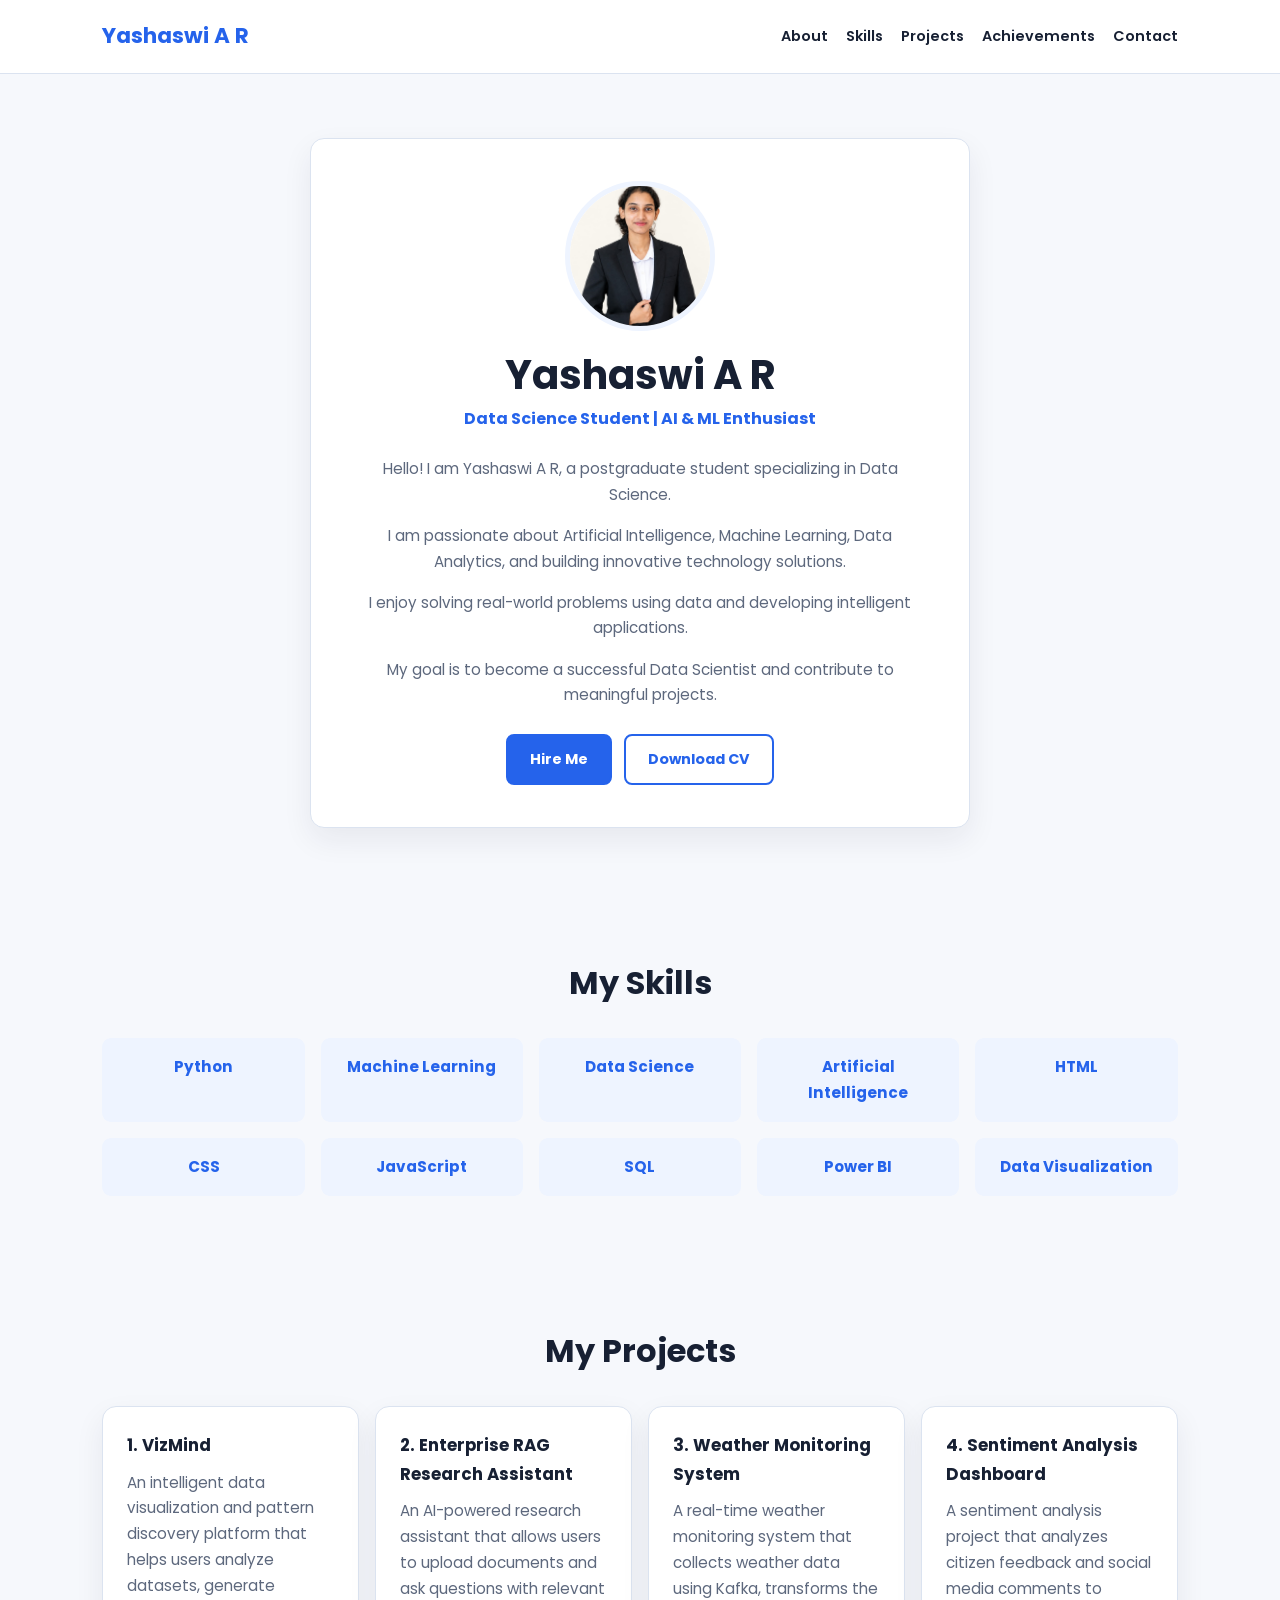
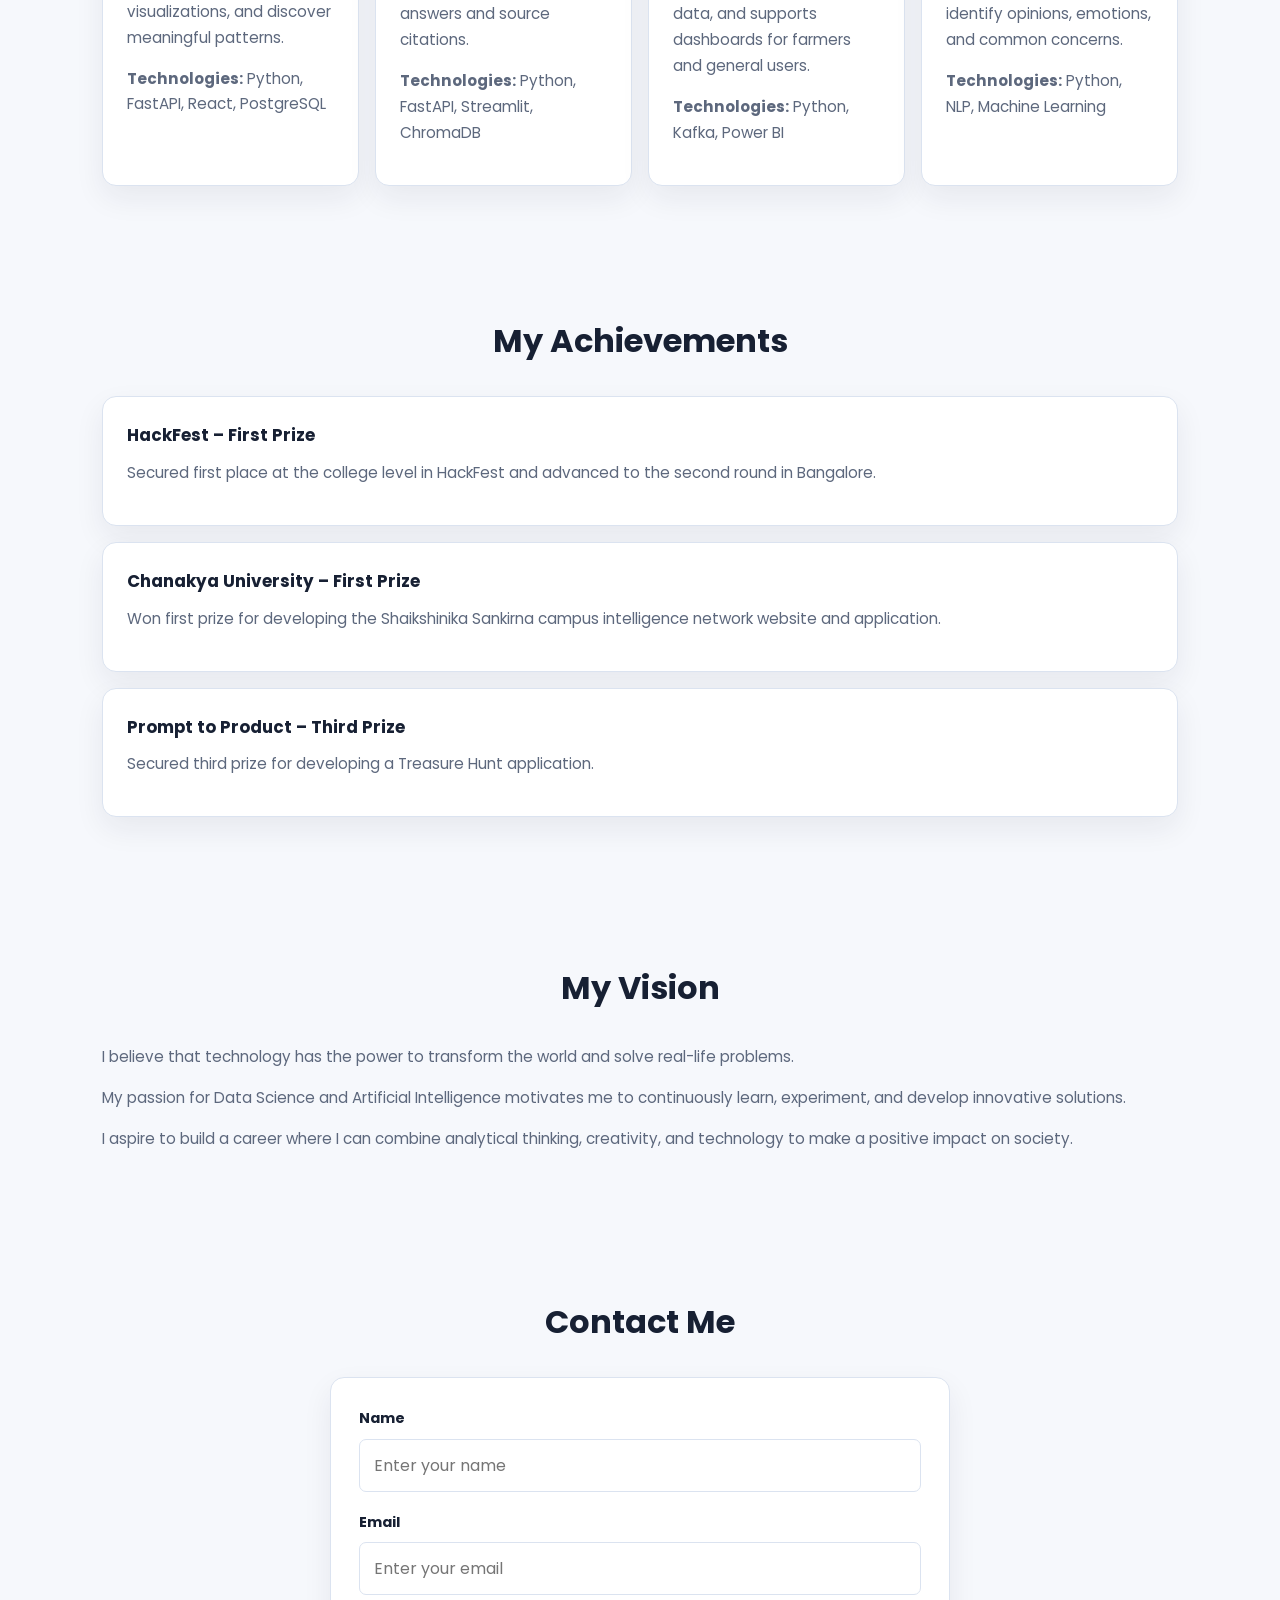
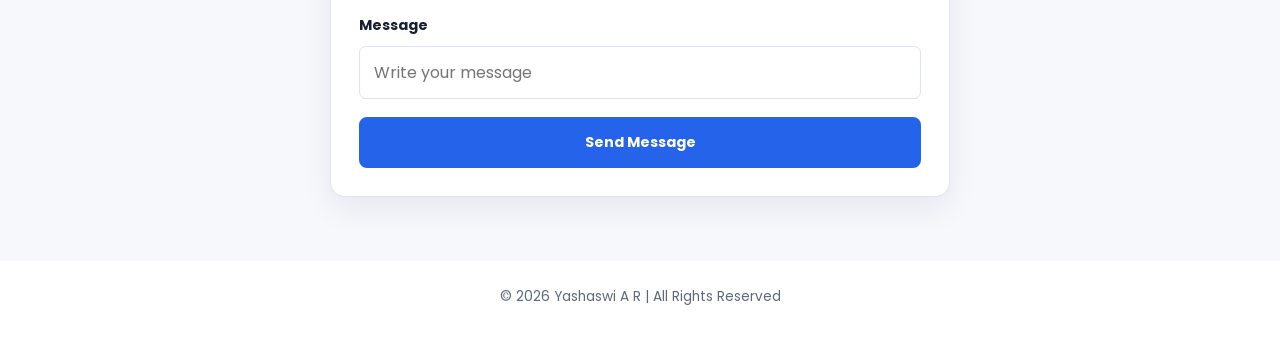
==== index.html @ 4b959417 "Create portfolio website" ====
<!DOCTYPE html>
<html lang="en">

<head>
    <meta charset="UTF-8">
    <meta name="viewport" content="width=device-width, initial-scale=1.0">

    <title>Yashaswi A R | Portfolio</title>

    <!-- Google Font -->
    <link href="https://fonts.googleapis.com/css2?family=Poppins:wght@400;600;700&display=swap"
          rel="stylesheet">

    <style>
        :root {
            --ink: #172033;
            --muted: #5d687d;
            --accent: #2563eb;
            --surface: #ffffff;
            --soft: #eef4ff;
            --line: #dbe3f0;
        }

        * {
            box-sizing: border-box;
        }

        body {
            margin: 0;
            color: var(--ink);
            background: #f6f8fc;
            font-family: "Poppins", sans-serif;
            font-size: 16px;
            line-height: 1.7;
        }

        .navbar {
            display: flex;
            align-items: center;
            justify-content: space-between;
            gap: 24px;
            padding: 18px 8%;
            background: var(--surface);
            border-bottom: 1px solid var(--line);
        }

        .logo {
            margin: 0;
            color: var(--accent);
            font-size: 1.35rem;
            font-weight: 700;
        }

        nav {
            display: flex;
            flex-wrap: wrap;
            gap: 18px;
        }

        nav a {
            color: var(--ink);
            font-size: 0.9rem;
            font-weight: 600;
            text-decoration: none;
        }

        nav a:hover {
            color: var(--accent);
        }

        section {
            width: min(1080px, 84%);
            margin: 0 auto;
            padding: 64px 0;
        }

        .hero {
            display: grid;
            place-items: center;
            min-height: 620px;
        }

        .card,
        .project-card,
        .achievement-card,
        .contact-form {
            background: var(--surface);
            border: 1px solid var(--line);
            border-radius: 14px;
            box-shadow: 0 12px 30px rgba(23, 32, 51, 0.07);
        }

        .card {
            width: min(660px, 100%);
            padding: 42px 48px;
            text-align: center;
        }

        .avatar {
            display: block;
            width: 150px;
            height: 150px;
            margin: 0 auto 20px;
            border: 5px solid var(--soft);
            border-radius: 50%;
            object-fit: cover;
        }

        h2,
        h3,
        p {
            margin-top: 0;
        }

        .card h2 {
            margin-bottom: 6px;
            font-size: clamp(1.8rem, 4vw, 2.5rem);
            font-weight: 700;
            line-height: 1.2;
        }

        .role {
            margin-bottom: 24px;
            color: var(--accent);
            font-size: 1rem;
            font-weight: 700;
        }

        .card p:not(.role),
        #special p,
        .project-card p,
        .achievement-card p {
            color: var(--muted);
            font-size: 0.95rem;
        }

        strong,
        h3,
        .section-title {
            font-weight: 700;
        }

        .section-title {
            margin-bottom: 28px;
            font-size: clamp(1.55rem, 3vw, 2rem);
            text-align: center;
        }

        .skills,
        .projects {
            display: grid;
            grid-template-columns: repeat(auto-fit, minmax(180px, 1fr));
            gap: 16px;
        }

        .skill {
            padding: 16px;
            color: var(--accent);
            background: var(--soft);
            border-radius: 9px;
            font-size: 0.95rem;
            font-weight: 700;
            text-align: center;
        }

        .project-card,
        .achievement-card {
            padding: 24px;
        }

        .project-card h3,
        .achievement-card h3 {
            margin-bottom: 10px;
            font-size: 1.05rem;
        }

        .achievement-card {
            margin-bottom: 16px;
        }

        .btn-row {
            display: flex;
            justify-content: center;
            gap: 12px;
            margin-top: 26px;
        }

        .btn {
            padding: 11px 22px;
            color: #fff;
            background: var(--accent);
            border: 2px solid var(--accent);
            border-radius: 8px;
            font: inherit;
            font-size: 0.9rem;
            font-weight: 700;
            cursor: pointer;
        }

        .btn-outline {
            color: var(--accent);
            background: transparent;
        }

        .contact-form {
            display: grid;
            gap: 8px;
            width: min(620px, 100%);
            margin: 0 auto;
            padding: 28px;
        }

        label {
            font-size: 0.9rem;
            font-weight: 700;
        }

        input {
            width: 100%;
            margin-bottom: 10px;
            padding: 12px 14px;
            border: 1px solid var(--line);
            border-radius: 7px;
            font: inherit;
        }

        .footer {
            padding: 24px;
            color: var(--muted);
            background: var(--surface);
            font-size: 0.85rem;
            text-align: center;
        }

        @media (max-width: 700px) {
            .navbar {
                align-items: flex-start;
                flex-direction: column;
                padding: 18px 6%;
            }

            nav {
                gap: 10px 14px;
            }

            section {
                width: 88%;
                padding: 44px 0;
            }

            .card {
                padding: 32px 22px;
            }

            .avatar {
                width: 125px;
                height: 125px;
            }

            .btn-row {
                flex-direction: column;
            }
        }
    </style>
</head>

<body>

    <!-- NAVBAR -->
    <header class="navbar">

        <h1 class="logo">Yashaswi A R</h1>

        <nav>
            <a href="#about">About</a>
            <a href="#skills">Skills</a>
            <a href="#projects">Projects</a>
            <a href="#achievements">Achievements</a>
            <a href="#contact">Contact</a>
        </nav>

    </header>

    <main>

        <!-- ABOUT SECTION -->
        <section id="about" class="hero">

            <div class="card">

                <img src="profile.jpg.jpeg" alt="Yashaswi Profile Photo" class="avatar">

                <h2>Yashaswi A R</h2>

                <p class="role">Data Science Student | AI & ML Enthusiast</p>

                <p>
                    Hello! I am Yashaswi A R, a postgraduate student
                    specializing in Data Science.
                </p>

                <p>
                    I am passionate about Artificial Intelligence,
                    Machine Learning, Data Analytics, and building
                    innovative technology solutions.
                </p>

                <p>
                    I enjoy solving real-world problems using data
                    and developing intelligent applications.
                </p>

                <p>
                    My goal is to become a successful Data Scientist
                    and contribute to meaningful projects.
                </p>

                <div class="btn-row">
                    <button class="btn">Hire Me</button>
                    <button class="btn btn-outline">Download CV</button>
                </div>

            </div>

        </section>


        <!-- SKILLS SECTION -->
        <section id="skills">

            <h2 class="section-title">My Skills</h2>

            <div class="skills">

                <div class="skill">Python</div>
                <div class="skill">Machine Learning</div>
                <div class="skill">Data Science</div>
                <div class="skill">Artificial Intelligence</div>
                <div class="skill">HTML</div>
                <div class="skill">CSS</div>
                <div class="skill">JavaScript</div>
                <div class="skill">SQL</div>
                <div class="skill">Power BI</div>
                <div class="skill">Data Visualization</div>

            </div>

        </section>


        <!-- PROJECTS SECTION -->
        <section id="projects">

            <h2 class="section-title">My Projects</h2>

            <div class="projects">

                <div class="project-card">

                    <h3>1. VizMind</h3>

                    <p>
                        An intelligent data visualization and pattern
                        discovery platform that helps users analyze
                        datasets, generate visualizations, and discover
                        meaningful patterns.
                    </p>

                    <p><strong>Technologies:</strong> Python, FastAPI, React, PostgreSQL</p>

                </div>


                <div class="project-card">

                    <h3>2. Enterprise RAG Research Assistant</h3>

                    <p>
                        An AI-powered research assistant that allows
                        users to upload documents and ask questions
                        with relevant answers and source citations.
                    </p>

                    <p><strong>Technologies:</strong> Python, FastAPI, Streamlit, ChromaDB</p>

                </div>


                <div class="project-card">

                    <h3>3. Weather Monitoring System</h3>

                    <p>
                        A real-time weather monitoring system that
                        collects weather data using Kafka, transforms
                        the data, and supports dashboards for farmers
                        and general users.
                    </p>

                    <p><strong>Technologies:</strong> Python, Kafka, Power BI</p>

                </div>


                <div class="project-card">

                    <h3>4. Sentiment Analysis Dashboard</h3>

                    <p>
                        A sentiment analysis project that analyzes
                        citizen feedback and social media comments
                        to identify opinions, emotions, and common
                        concerns.
                    </p>

                    <p><strong>Technologies:</strong> Python, NLP, Machine Learning</p>

                </div>

            </div>

        </section>


        <!-- ACHIEVEMENTS SECTION -->
        <section id="achievements">

            <h2 class="section-title">My Achievements</h2>

            <div class="achievement-card">

                <h3>HackFest – First Prize</h3>

                <p>
                    Secured first place at the college level in
                    HackFest and advanced to the second round
                    in Bangalore.
                </p>

            </div>


            <div class="achievement-card">

                <h3>Chanakya University – First Prize</h3>

                <p>
                    Won first prize for developing the
                    Shaikshinika Sankirna campus intelligence
                    network website and application.
                </p>

            </div>


            <div class="achievement-card">

                <h3>Prompt to Product – Third Prize</h3>

                <p>
                    Secured third prize for developing a
                    Treasure Hunt application.
                </p>

            </div>

        </section>


        <!-- SPECIAL PARAGRAPH -->
        <section id="special">

            <h2 class="section-title">My Vision</h2>

            <p>
                I believe that technology has the power to transform
                the world and solve real-life problems.
            </p>

            <p>
                My passion for Data Science and Artificial Intelligence
                motivates me to continuously learn, experiment, and
                develop innovative solutions.
            </p>

            <p>
                I aspire to build a career where I can combine
                analytical thinking, creativity, and technology
                to make a positive impact on society.
            </p>

        </section>


        <!-- CONTACT SECTION -->
        <section id="contact">

            <h2 class="section-title">Contact Me</h2>

            <form class="contact-form">

                <label for="name">Name</label>
                <input type="text" id="name" name="name"
                       placeholder="Enter your name">

                <label for="email">Email</label>
                <input type="email" id="email" name="email"
                       placeholder="Enter your email">

                <label for="msg">Message</label>
                <input type="text" id="msg" name="msg"
                       placeholder="Write your message">

                <button type="submit" class="btn">Send Message</button>

            </form>

        </section>

    </main>


    <!-- FOOTER -->
    <footer class="footer">

        <p>&copy; 2026 Yashaswi A R | All Rights Reserved</p>

    </footer>

</body>

</html>
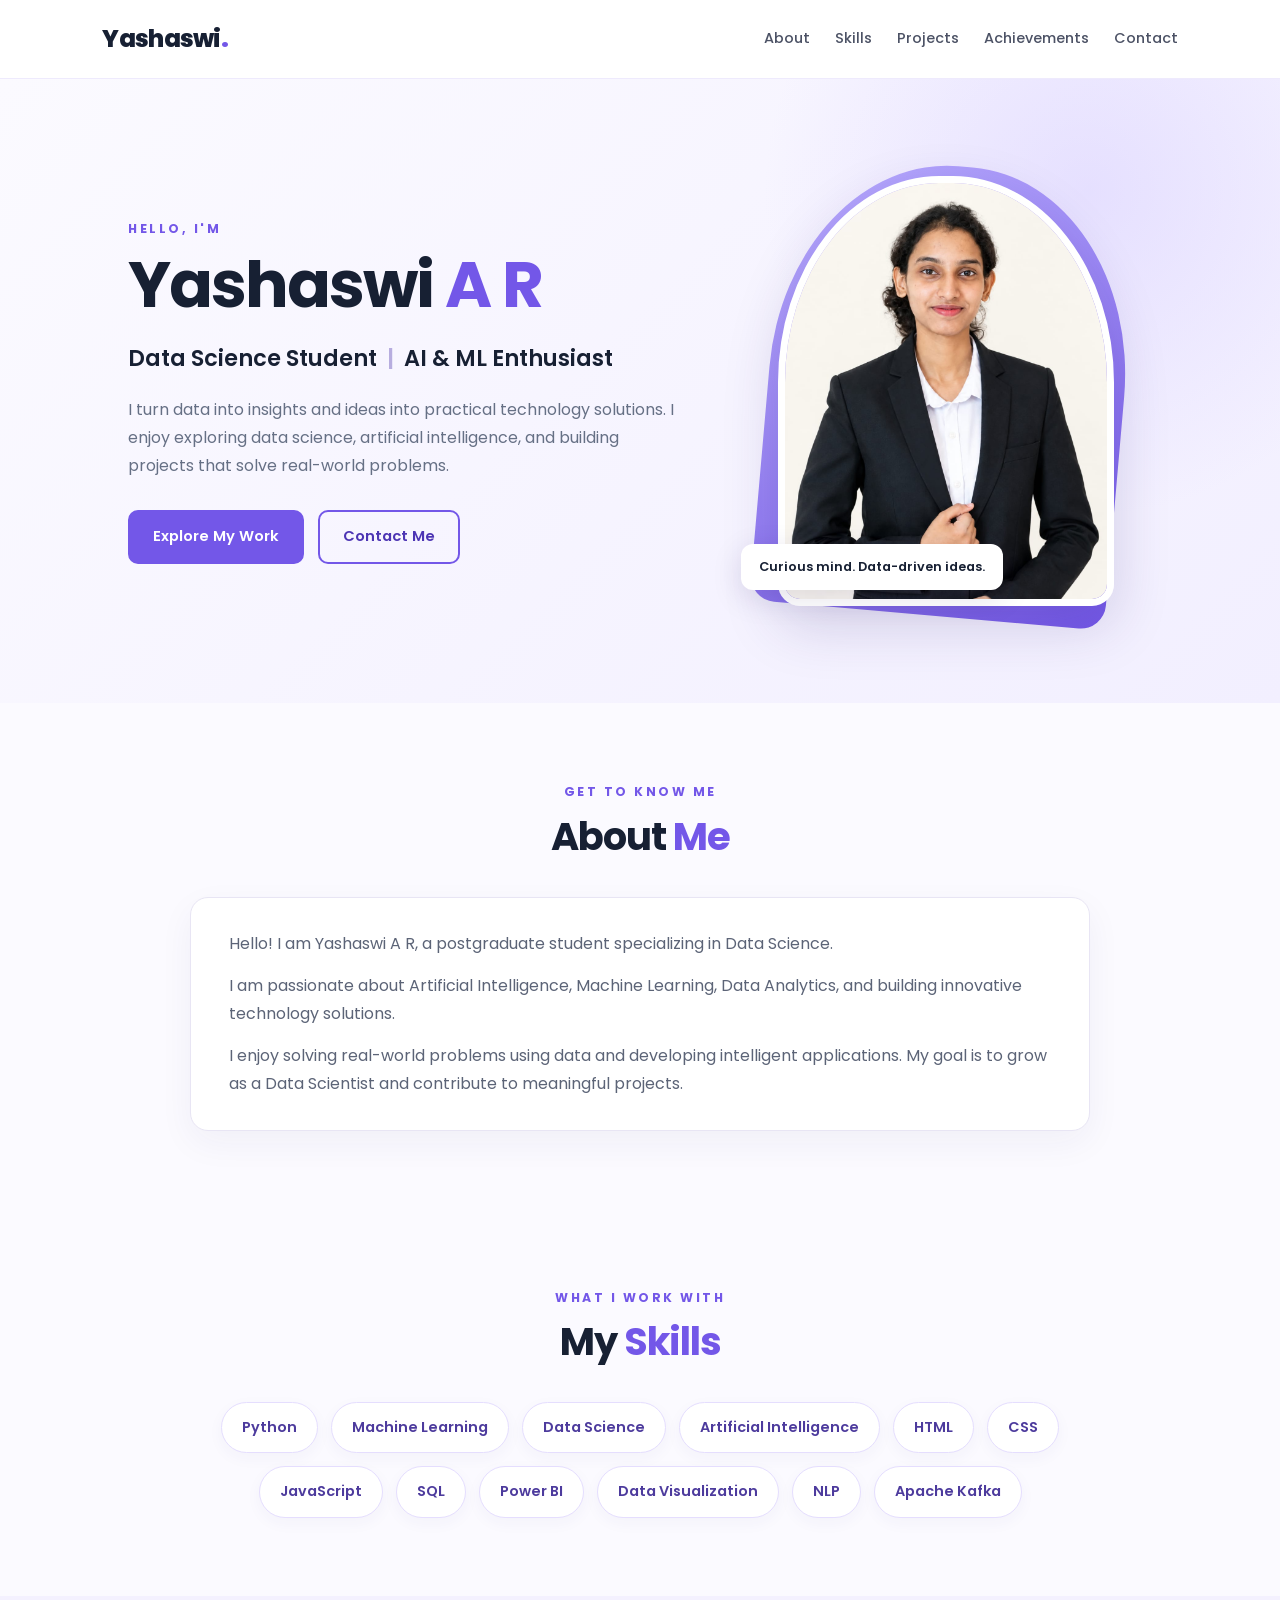
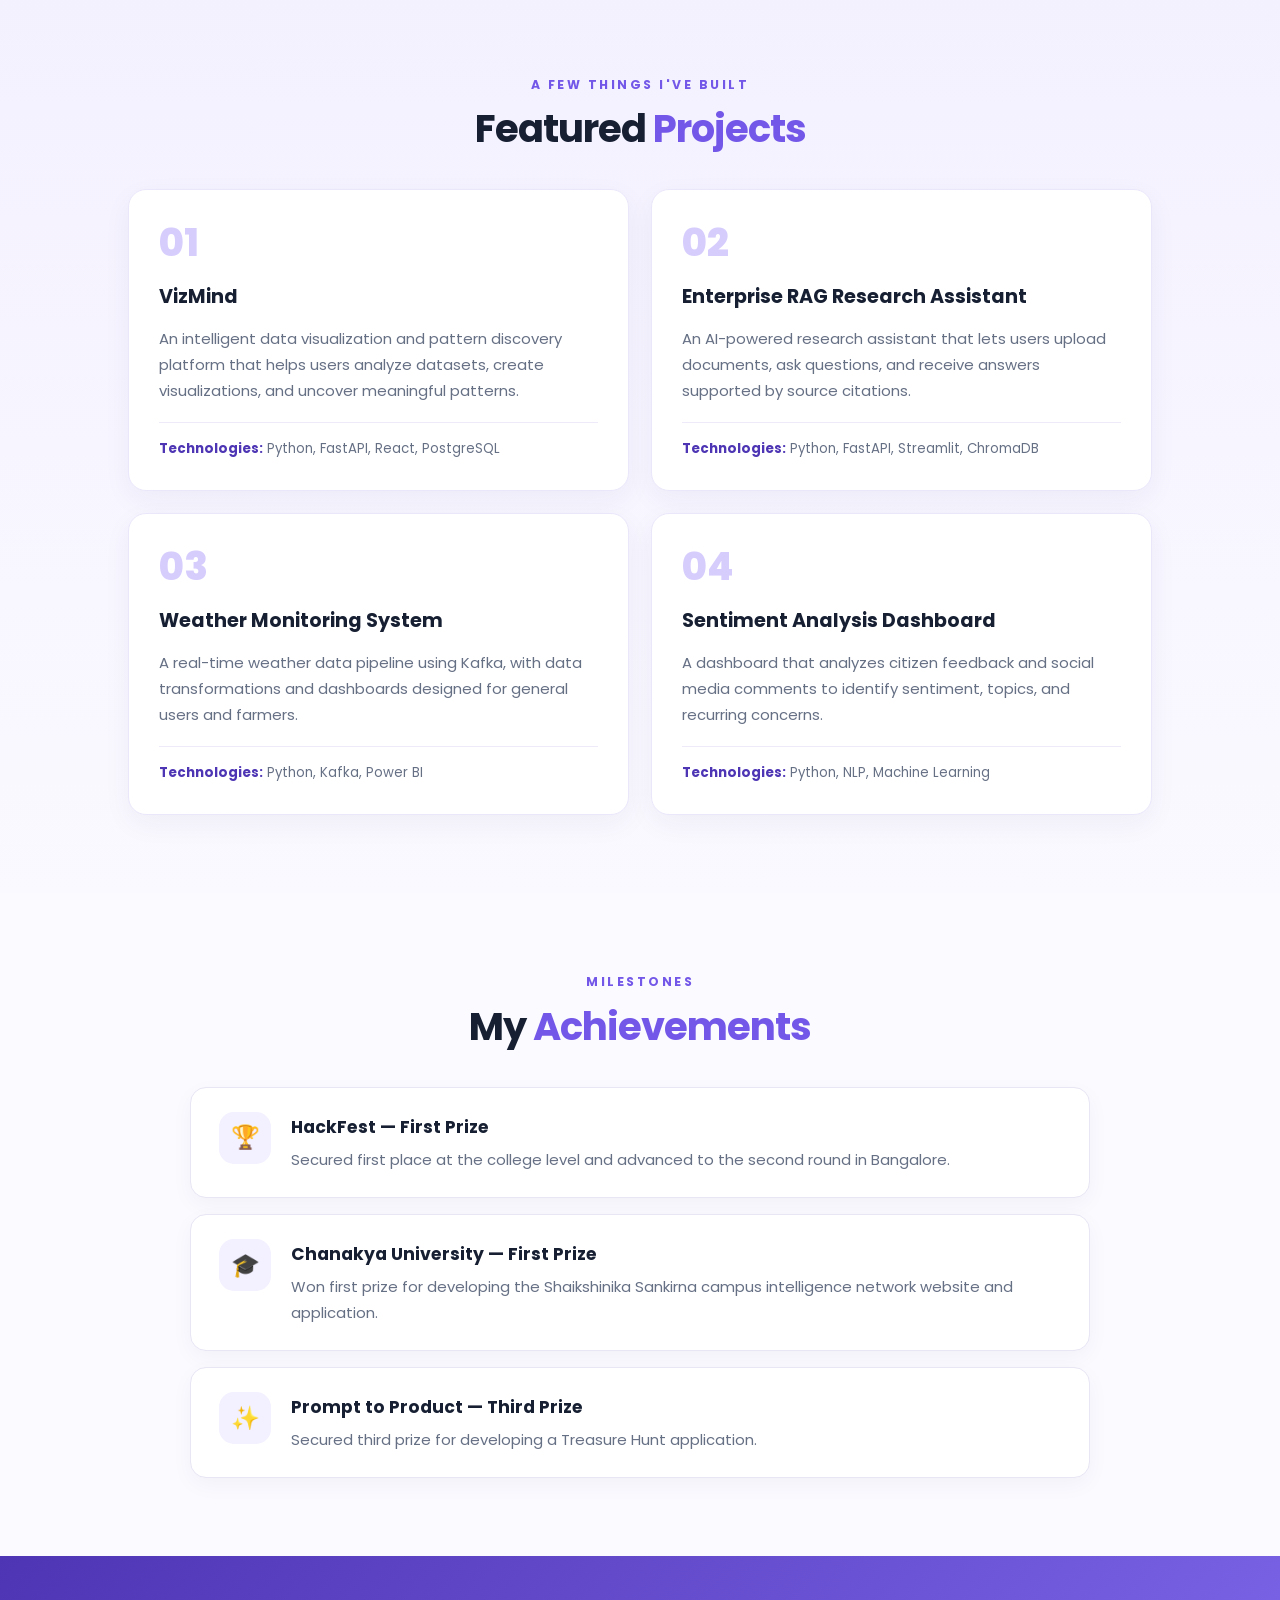
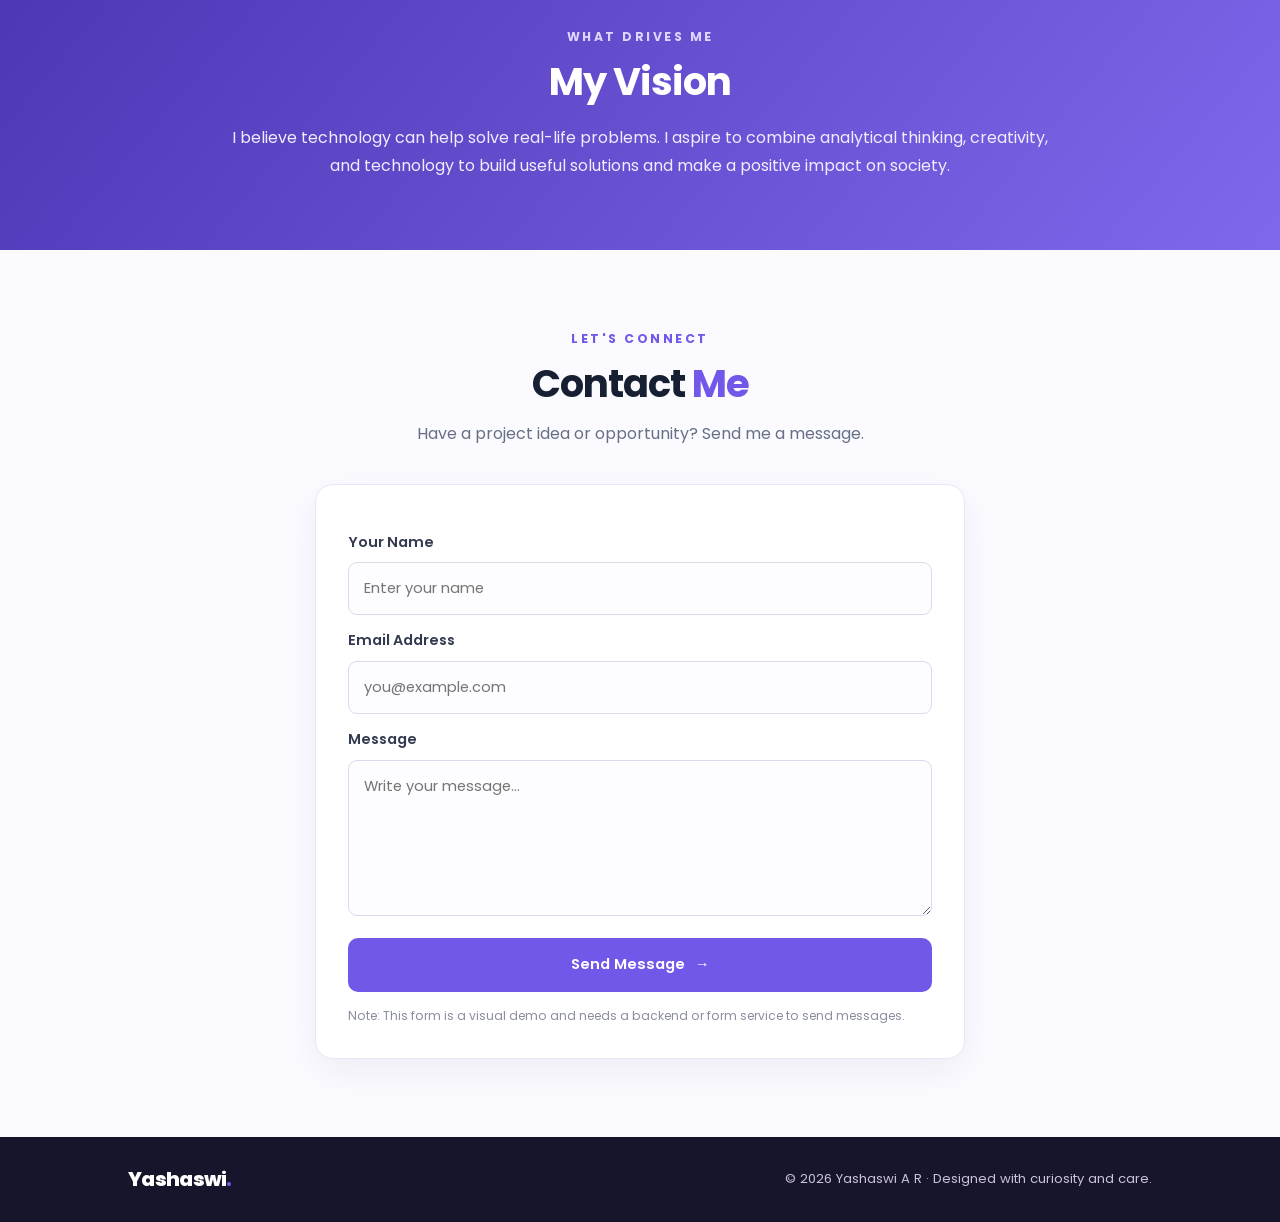
==== commit a2617c64: "Update portfolio website" ====
--- a/index.html
+++ b/index.html
@@ -1,534 +1,159 @@
-
 <!DOCTYPE html>
 <html lang="en">
+<head>
+  <meta charset="UTF-8">
+  <meta name="viewport" content="width=device-width, initial-scale=1.0">
+  <title>Yashaswi A R | Portfolio</title>
+  <link rel="preconnect" href="https://fonts.googleapis.com">
+  <link href="https://fonts.googleapis.com/css2?family=Poppins:wght@400;500;600;700;800&display=swap" rel="stylesheet">
+  <link rel="stylesheet" href="style.css">
+</head>
+<body>
+  <header class="navbar">
+    <a class="logo" href="#home">Yashaswi<span>.</span></a>
+    <nav aria-label="Main navigation">
+      <a href="#about">About</a>
+      <a href="#skills">Skills</a>
+      <a href="#projects">Projects</a>
+      <a href="#achievements">Achievements</a>
+      <a href="#contact">Contact</a>
+    </nav>
+  </header>
 
-<head>
-    <meta charset="UTF-8">
-    <meta name="viewport" content="width=device-width, initial-scale=1.0">
+  <main>
+    <section id="home" class="hero">
+      <div class="hero-copy">
+        <p class="eyebrow">HELLO, I'M</p>
+        <h1>Yashaswi <span>A R</span></h1>
+        <h2>Data Science Student <span class="divider">|</span> AI &amp; ML Enthusiast</h2>
+        <p class="intro">I turn data into insights and ideas into practical technology solutions. I enjoy exploring data science, artificial intelligence, and building projects that solve real-world problems.</p>
+        <div class="hero-actions">
+          <a class="btn" href="#projects">Explore My Work</a>
+          <a class="btn btn-outline" href="#contact">Contact Me</a>
+        </div>
+      </div>
+      <div class="hero-photo-wrap">
+        <div class="photo-glow"></div>
+        <img src="profile.jpg.jpeg" alt="Yashaswi A R" class="avatar">
+        <div class="photo-tag">Curious mind. Data-driven ideas.</div>
+      </div>
+    </section>
 
-    <title>Yashaswi A R | Portfolio</title>
+    <section id="about" class="section about-section">
+      <div class="section-heading">
+        <p class="eyebrow">GET TO KNOW ME</p>
+        <h2>About <span>Me</span></h2>
+      </div>
+      <div class="about-card">
+        <p>Hello! I am Yashaswi A R, a postgraduate student specializing in Data Science.</p>
+        <p>I am passionate about Artificial Intelligence, Machine Learning, Data Analytics, and building innovative technology solutions.</p>
+        <p>I enjoy solving real-world problems using data and developing intelligent applications. My goal is to grow as a Data Scientist and contribute to meaningful projects.</p>
+      </div>
+    </section>
 
-    <!-- Google Font -->
-    <link href="https://fonts.googleapis.com/css2?family=Poppins:wght@400;600;700&display=swap"
-          rel="stylesheet">
+    <section id="skills" class="section">
+      <div class="section-heading">
+        <p class="eyebrow">WHAT I WORK WITH</p>
+        <h2>My <span>Skills</span></h2>
+      </div>
+      <div class="skills">
+        <span class="skill">Python</span>
+        <span class="skill">Machine Learning</span>
+        <span class="skill">Data Science</span>
+        <span class="skill">Artificial Intelligence</span>
+        <span class="skill">HTML</span>
+        <span class="skill">CSS</span>
+        <span class="skill">JavaScript</span>
+        <span class="skill">SQL</span>
+        <span class="skill">Power BI</span>
+        <span class="skill">Data Visualization</span>
+        <span class="skill">NLP</span>
+        <span class="skill">Apache Kafka</span>
+      </div>
+    </section>
 
-    <style>
-        :root {
-            --ink: #172033;
-            --muted: #5d687d;
-            --accent: #2563eb;
-            --surface: #ffffff;
-            --soft: #eef4ff;
-            --line: #dbe3f0;
-        }
+    <section id="projects" class="section section-tinted">
+      <div class="section-heading">
+        <p class="eyebrow">A FEW THINGS I'VE BUILT</p>
+        <h2>Featured <span>Projects</span></h2>
+      </div>
+      <div class="projects">
+        <article class="project-card">
+          <div class="project-number">01</div>
+          <h3>VizMind</h3>
+          <p>An intelligent data visualization and pattern discovery platform that helps users analyze datasets, create visualizations, and uncover meaningful patterns.</p>
+          <p class="tech"><strong>Technologies:</strong> Python, FastAPI, React, PostgreSQL</p>
+        </article>
+        <article class="project-card">
+          <div class="project-number">02</div>
+          <h3>Enterprise RAG Research Assistant</h3>
+          <p>An AI-powered research assistant that lets users upload documents, ask questions, and receive answers supported by source citations.</p>
+          <p class="tech"><strong>Technologies:</strong> Python, FastAPI, Streamlit, ChromaDB</p>
+        </article>
+        <article class="project-card">
+          <div class="project-number">03</div>
+          <h3>Weather Monitoring System</h3>
+          <p>A real-time weather data pipeline using Kafka, with data transformations and dashboards designed for general users and farmers.</p>
+          <p class="tech"><strong>Technologies:</strong> Python, Kafka, Power BI</p>
+        </article>
+        <article class="project-card">
+          <div class="project-number">04</div>
+          <h3>Sentiment Analysis Dashboard</h3>
+          <p>A dashboard that analyzes citizen feedback and social media comments to identify sentiment, topics, and recurring concerns.</p>
+          <p class="tech"><strong>Technologies:</strong> Python, NLP, Machine Learning</p>
+        </article>
+      </div>
+    </section>
 
-        * {
-            box-sizing: border-box;
-        }
+    <section id="achievements" class="section">
+      <div class="section-heading">
+        <p class="eyebrow">MILESTONES</p>
+        <h2>My <span>Achievements</span></h2>
+      </div>
+      <div class="achievements">
+        <article class="achievement-card">
+          <div class="achievement-icon">🏆</div>
+          <div><h3>HackFest — First Prize</h3><p>Secured first place at the college level and advanced to the second round in Bangalore.</p></div>
+        </article>
+        <article class="achievement-card">
+          <div class="achievement-icon">🎓</div>
+          <div><h3>Chanakya University — First Prize</h3><p>Won first prize for developing the Shaikshinika Sankirna campus intelligence network website and application.</p></div>
+        </article>
+        <article class="achievement-card">
+          <div class="achievement-icon">✨</div>
+          <div><h3>Prompt to Product — Third Prize</h3><p>Secured third prize for developing a Treasure Hunt application.</p></div>
+        </article>
+      </div>
+    </section>
 
-        body {
-            margin: 0;
-            color: var(--ink);
-            background: #f6f8fc;
-            font-family: "Poppins", sans-serif;
-            font-size: 16px;
-            line-height: 1.7;
-        }
+    <section class="vision">
+      <p class="eyebrow">WHAT DRIVES ME</p>
+      <h2>My Vision</h2>
+      <p>I believe technology can help solve real-life problems. I aspire to combine analytical thinking, creativity, and technology to build useful solutions and make a positive impact on society.</p>
+    </section>
 
-        .navbar {
-            display: flex;
-            align-items: center;
-            justify-content: space-between;
-            gap: 24px;
-            padding: 18px 8%;
-            background: var(--surface);
-            border-bottom: 1px solid var(--line);
-        }
+    <section id="contact" class="section">
+      <div class="section-heading">
+        <p class="eyebrow">LET'S CONNECT</p>
+        <h2>Contact <span>Me</span></h2>
+        <p class="section-subtitle">Have a project idea or opportunity? Send me a message.</p>
+      </div>
+      <form class="contact-form" action="#" method="post">
+        <label for="name">Your Name</label>
+        <input type="text" id="name" name="name" placeholder="Enter your name" required>
+        <label for="email">Email Address</label>
+        <input type="email" id="email" name="email" placeholder="you@example.com" required>
+        <label for="message">Message</label>
+        <textarea id="message" name="message" rows="5" placeholder="Write your message..." required></textarea>
+        <button type="submit" class="btn">Send Message <span aria-hidden="true">→</span></button>
+        <p class="form-note">Note: This form is a visual demo and needs a backend or form service to send messages.</p>
+      </form>
+    </section>
+  </main>
 
-        .logo {
-            margin: 0;
-            color: var(--accent);
-            font-size: 1.35rem;
-            font-weight: 700;
-        }
-
-        nav {
-            display: flex;
-            flex-wrap: wrap;
-            gap: 18px;
-        }
-
-        nav a {
-            color: var(--ink);
-            font-size: 0.9rem;
-            font-weight: 600;
-            text-decoration: none;
-        }
-
-        nav a:hover {
-            color: var(--accent);
-        }
-
-        section {
-            width: min(1080px, 84%);
-            margin: 0 auto;
-            padding: 64px 0;
-        }
-
-        .hero {
-            display: grid;
-            place-items: center;
-            min-height: 620px;
-        }
-
-        .card,
-        .project-card,
-        .achievement-card,
-        .contact-form {
-            background: var(--surface);
-            border: 1px solid var(--line);
-            border-radius: 14px;
-            box-shadow: 0 12px 30px rgba(23, 32, 51, 0.07);
-        }
-
-        .card {
-            width: min(660px, 100%);
-            padding: 42px 48px;
-            text-align: center;
-        }
-
-        .avatar {
-            display: block;
-            width: 150px;
-            height: 150px;
-            margin: 0 auto 20px;
-            border: 5px solid var(--soft);
-            border-radius: 50%;
-            object-fit: cover;
-        }
-
-        h2,
-        h3,
-        p {
-            margin-top: 0;
-        }
-
-        .card h2 {
-            margin-bottom: 6px;
-            font-size: clamp(1.8rem, 4vw, 2.5rem);
-            font-weight: 700;
-            line-height: 1.2;
-        }
-
-        .role {
-            margin-bottom: 24px;
-            color: var(--accent);
-            font-size: 1rem;
-            font-weight: 700;
-        }
-
-        .card p:not(.role),
-        #special p,
-        .project-card p,
-        .achievement-card p {
-            color: var(--muted);
-            font-size: 0.95rem;
-        }
-
-        strong,
-        h3,
-        .section-title {
-            font-weight: 700;
-        }
-
-        .section-title {
-            margin-bottom: 28px;
-            font-size: clamp(1.55rem, 3vw, 2rem);
-            text-align: center;
-        }
-
-        .skills,
-        .projects {
-            display: grid;
-            grid-template-columns: repeat(auto-fit, minmax(180px, 1fr));
-            gap: 16px;
-        }
-
-        .skill {
-            padding: 16px;
-            color: var(--accent);
-            background: var(--soft);
-            border-radius: 9px;
-            font-size: 0.95rem;
-            font-weight: 700;
-            text-align: center;
-        }
-
-        .project-card,
-        .achievement-card {
-            padding: 24px;
-        }
-
-        .project-card h3,
-        .achievement-card h3 {
-            margin-bottom: 10px;
-            font-size: 1.05rem;
-        }
-
-        .achievement-card {
-            margin-bottom: 16px;
-        }
-
-        .btn-row {
-            display: flex;
-            justify-content: center;
-            gap: 12px;
-            margin-top: 26px;
-        }
-
-        .btn {
-            padding: 11px 22px;
-            color: #fff;
-            background: var(--accent);
-            border: 2px solid var(--accent);
-            border-radius: 8px;
-            font: inherit;
-            font-size: 0.9rem;
-            font-weight: 700;
-            cursor: pointer;
-        }
-
-        .btn-outline {
-            color: var(--accent);
-            background: transparent;
-        }
-
-        .contact-form {
-            display: grid;
-            gap: 8px;
-            width: min(620px, 100%);
-            margin: 0 auto;
-            padding: 28px;
-        }
-
-        label {
-            font-size: 0.9rem;
-            font-weight: 700;
-        }
-
-        input {
-            width: 100%;
-            margin-bottom: 10px;
-            padding: 12px 14px;
-            border: 1px solid var(--line);
-            border-radius: 7px;
-            font: inherit;
-        }
-
-        .footer {
-            padding: 24px;
-            color: var(--muted);
-            background: var(--surface);
-            font-size: 0.85rem;
-            text-align: center;
-        }
-
-        @media (max-width: 700px) {
-            .navbar {
-                align-items: flex-start;
-                flex-direction: column;
-                padding: 18px 6%;
-            }
-
-            nav {
-                gap: 10px 14px;
-            }
-
-            section {
-                width: 88%;
-                padding: 44px 0;
-            }
-
-            .card {
-                padding: 32px 22px;
-            }
-
-            .avatar {
-                width: 125px;
-                height: 125px;
-            }
-
-            .btn-row {
-                flex-direction: column;
-            }
-        }
-    </style>
-</head>
-
-<body>
-
-    <!-- NAVBAR -->
-    <header class="navbar">
-
-        <h1 class="logo">Yashaswi A R</h1>
-
-        <nav>
-            <a href="#about">About</a>
-            <a href="#skills">Skills</a>
-            <a href="#projects">Projects</a>
-            <a href="#achievements">Achievements</a>
-            <a href="#contact">Contact</a>
-        </nav>
-
-    </header>
-
-    <main>
-
-        <!-- ABOUT SECTION -->
-        <section id="about" class="hero">
-
-            <div class="card">
-
-                <img src="profile.jpg.jpeg" alt="Yashaswi Profile Photo" class="avatar">
-
-                <h2>Yashaswi A R</h2>
-
-                <p class="role">Data Science Student | AI & ML Enthusiast</p>
-
-                <p>
-                    Hello! I am Yashaswi A R, a postgraduate student
-                    specializing in Data Science.
-                </p>
-
-                <p>
-                    I am passionate about Artificial Intelligence,
-                    Machine Learning, Data Analytics, and building
-                    innovative technology solutions.
-                </p>
-
-                <p>
-                    I enjoy solving real-world problems using data
-                    and developing intelligent applications.
-                </p>
-
-                <p>
-                    My goal is to become a successful Data Scientist
-                    and contribute to meaningful projects.
-                </p>
-
-                <div class="btn-row">
-                    <button class="btn">Hire Me</button>
-                    <button class="btn btn-outline">Download CV</button>
-                </div>
-
-            </div>
-
-        </section>
-
-
-        <!-- SKILLS SECTION -->
-        <section id="skills">
-
-            <h2 class="section-title">My Skills</h2>
-
-            <div class="skills">
-
-                <div class="skill">Python</div>
-                <div class="skill">Machine Learning</div>
-                <div class="skill">Data Science</div>
-                <div class="skill">Artificial Intelligence</div>
-                <div class="skill">HTML</div>
-                <div class="skill">CSS</div>
-                <div class="skill">JavaScript</div>
-                <div class="skill">SQL</div>
-                <div class="skill">Power BI</div>
-                <div class="skill">Data Visualization</div>
-
-            </div>
-
-        </section>
-
-
-        <!-- PROJECTS SECTION -->
-        <section id="projects">
-
-            <h2 class="section-title">My Projects</h2>
-
-            <div class="projects">
-
-                <div class="project-card">
-
-                    <h3>1. VizMind</h3>
-
-                    <p>
-                        An intelligent data visualization and pattern
-                        discovery platform that helps users analyze
-                        datasets, generate visualizations, and discover
-                        meaningful patterns.
-                    </p>
-
-                    <p><strong>Technologies:</strong> Python, FastAPI, React, PostgreSQL</p>
-
-                </div>
-
-
-                <div class="project-card">
-
-                    <h3>2. Enterprise RAG Research Assistant</h3>
-
-                    <p>
-                        An AI-powered research assistant that allows
-                        users to upload documents and ask questions
-                        with relevant answers and source citations.
-                    </p>
-
-                    <p><strong>Technologies:</strong> Python, FastAPI, Streamlit, ChromaDB</p>
-
-                </div>
-
-
-                <div class="project-card">
-
-                    <h3>3. Weather Monitoring System</h3>
-
-                    <p>
-                        A real-time weather monitoring system that
-                        collects weather data using Kafka, transforms
-                        the data, and supports dashboards for farmers
-                        and general users.
-                    </p>
-
-                    <p><strong>Technologies:</strong> Python, Kafka, Power BI</p>
-
-                </div>
-
-
-                <div class="project-card">
-
-                    <h3>4. Sentiment Analysis Dashboard</h3>
-
-                    <p>
-                        A sentiment analysis project that analyzes
-                        citizen feedback and social media comments
-                        to identify opinions, emotions, and common
-                        concerns.
-                    </p>
-
-                    <p><strong>Technologies:</strong> Python, NLP, Machine Learning</p>
-
-                </div>
-
-            </div>
-
-        </section>
-
-
-        <!-- ACHIEVEMENTS SECTION -->
-        <section id="achievements">
-
-            <h2 class="section-title">My Achievements</h2>
-
-            <div class="achievement-card">
-
-                <h3>HackFest – First Prize</h3>
-
-                <p>
-                    Secured first place at the college level in
-                    HackFest and advanced to the second round
-                    in Bangalore.
-                </p>
-
-            </div>
-
-
-            <div class="achievement-card">
-
-                <h3>Chanakya University – First Prize</h3>
-
-                <p>
-                    Won first prize for developing the
-                    Shaikshinika Sankirna campus intelligence
-                    network website and application.
-                </p>
-
-            </div>
-
-
-            <div class="achievement-card">
-
-                <h3>Prompt to Product – Third Prize</h3>
-
-                <p>
-                    Secured third prize for developing a
-                    Treasure Hunt application.
-                </p>
-
-            </div>
-
-        </section>
-
-
-        <!-- SPECIAL PARAGRAPH -->
-        <section id="special">
-
-            <h2 class="section-title">My Vision</h2>
-
-            <p>
-                I believe that technology has the power to transform
-                the world and solve real-life problems.
-            </p>
-
-            <p>
-                My passion for Data Science and Artificial Intelligence
-                motivates me to continuously learn, experiment, and
-                develop innovative solutions.
-            </p>
-
-            <p>
-                I aspire to build a career where I can combine
-                analytical thinking, creativity, and technology
-                to make a positive impact on society.
-            </p>
-
-        </section>
-
-
-        <!-- CONTACT SECTION -->
-        <section id="contact">
-
-            <h2 class="section-title">Contact Me</h2>
-
-            <form class="contact-form">
-
-                <label for="name">Name</label>
-                <input type="text" id="name" name="name"
-                       placeholder="Enter your name">
-
-                <label for="email">Email</label>
-                <input type="email" id="email" name="email"
-                       placeholder="Enter your email">
-
-                <label for="msg">Message</label>
-                <input type="text" id="msg" name="msg"
-                       placeholder="Write your message">
-
-                <button type="submit" class="btn">Send Message</button>
-
-            </form>
-
-        </section>
-
-    </main>
-
-
-    <!-- FOOTER -->
-    <footer class="footer">
-
-        <p>&copy; 2026 Yashaswi A R | All Rights Reserved</p>
-
-    </footer>
-
+  <footer class="footer">
+    <a class="logo" href="#home">Yashaswi<span>.</span></a>
+    <p>© 2026 Yashaswi A R · Designed with curiosity and care.</p>
+  </footer>
 </body>
-
 </html>
-
--- a/style.css
+++ b/style.css
@@ -0,0 +1,422 @@
+/* ===== Base ===== */
+:root {
+  --ink: #172033;
+  --muted: #667085;
+  --purple: #7357e8;
+  --purple-dark: #4d35b4;
+  --lavender: #f3f0ff;
+  --white: #ffffff;
+  --line: #e8e5f4;
+}
+
+* {
+  margin: 0;
+  padding: 0;
+  box-sizing: border-box;
+  scroll-behavior: smooth;
+}
+
+body {
+  font-family: "Poppins", sans-serif;
+  color: var(--ink);
+  background: #fbfaff;
+  line-height: 1.75;
+}
+
+a { text-decoration: none; }
+section { scroll-margin-top: 95px; }
+
+/* ===== Navbar ===== */
+.navbar {
+  width: 100%;
+  display: flex;
+  align-items: center;
+  justify-content: space-between;
+  gap: 25px;
+  padding: 18px 8%;
+  position: sticky;
+  top: 0;
+  z-index: 100;
+  background: rgba(255, 255, 255, 0.94);
+  backdrop-filter: blur(12px);
+  border-bottom: 1px solid rgba(115, 87, 232, 0.12);
+}
+
+.logo {
+  color: var(--ink);
+  font-size: 1.5rem;
+  font-weight: 800;
+  letter-spacing: -0.7px;
+}
+.logo span { color: var(--purple); }
+
+.navbar nav {
+  display: flex;
+  align-items: center;
+  gap: 25px;
+}
+.navbar nav a {
+  color: #4c5265;
+  font-size: 0.9rem;
+  font-weight: 500;
+  transition: color 0.2s ease;
+}
+.navbar nav a:hover { color: var(--purple); }
+
+/* ===== Hero ===== */
+.hero {
+  min-height: 590px;
+  display: grid;
+  grid-template-columns: 1.15fr 0.85fr;
+  align-items: center;
+  gap: 55px;
+  padding: 85px 10%;
+  overflow: hidden;
+  background:
+    radial-gradient(circle at 85% 18%, rgba(188, 173, 255, 0.28), transparent 27%),
+    linear-gradient(135deg, #fbfaff 0%, #f2efff 100%);
+}
+
+.eyebrow {
+  color: var(--purple);
+  font-size: 0.77rem;
+  font-weight: 700;
+  letter-spacing: 2.5px;
+  margin-bottom: 10px;
+}
+
+.hero h1 {
+  font-size: clamp(2.8rem, 5vw, 4.5rem);
+  line-height: 1.12;
+  letter-spacing: -2px;
+  margin-bottom: 18px;
+}
+.hero h1 span { color: var(--purple); }
+.hero h2 {
+  font-size: clamp(1.05rem, 2vw, 1.4rem);
+  font-weight: 600;
+  margin-bottom: 18px;
+}
+.divider { color: #b7addf; padding: 0 5px; }
+.intro {
+  max-width: 610px;
+  color: var(--muted);
+  font-size: 1rem;
+}
+.hero-actions {
+  display: flex;
+  flex-wrap: wrap;
+  gap: 14px;
+  margin-top: 30px;
+}
+
+.btn {
+  display: inline-flex;
+  justify-content: center;
+  align-items: center;
+  gap: 10px;
+  border: 2px solid var(--purple);
+  background: var(--purple);
+  color: var(--white);
+  border-radius: 10px;
+  padding: 12px 23px;
+  font: inherit;
+  font-size: 0.92rem;
+  font-weight: 600;
+  cursor: pointer;
+  transition: transform 0.2s ease, background 0.2s ease, box-shadow 0.2s ease;
+}
+.btn:hover {
+  background: var(--purple-dark);
+  border-color: var(--purple-dark);
+  transform: translateY(-3px);
+  box-shadow: 0 9px 22px rgba(115, 87, 232, 0.22);
+}
+.btn-outline {
+  color: var(--purple-dark);
+  background: transparent;
+}
+.btn-outline:hover { color: white; }
+
+.hero-photo-wrap {
+  position: relative;
+  justify-self: center;
+  width: min(100%, 360px);
+  padding: 12px;
+}
+.photo-glow {
+  position: absolute;
+  inset: 2px;
+  background: linear-gradient(145deg, #bbaeff, #7458e9);
+  border-radius: 48% 48% 25px 25px;
+  transform: rotate(5deg);
+}
+.avatar {
+  position: relative;
+  display: block;
+  width: 100%;
+  height: 430px;
+  object-fit: cover;
+  object-position: center top;
+  border: 7px solid white;
+  border-radius: 48% 48% 22px 22px;
+  box-shadow: 0 20px 55px rgba(53, 39, 115, 0.18);
+}
+.photo-tag {
+  position: absolute;
+  bottom: 28px;
+  left: -25px;
+  background: white;
+  color: var(--ink);
+  padding: 12px 18px;
+  border-radius: 12px;
+  box-shadow: 0 8px 30px rgba(35, 26, 82, 0.13);
+  font-size: 0.8rem;
+  font-weight: 600;
+}
+
+/* ===== Sections ===== */
+.section {
+  padding: 78px 10%;
+}
+.section-heading {
+  text-align: center;
+  margin-bottom: 36px;
+}
+.section-heading h2,
+.vision h2 {
+  font-size: clamp(2rem, 3vw, 2.7rem);
+  line-height: 1.25;
+  letter-spacing: -1px;
+}
+.section-heading h2 span { color: var(--purple); }
+.section-subtitle {
+  color: var(--muted);
+  margin-top: 12px;
+}
+
+/* ===== About ===== */
+.about-card {
+  max-width: 900px;
+  margin: 0 auto;
+  padding: 32px 38px;
+  border: 1px solid var(--line);
+  border-radius: 18px;
+  background: white;
+  box-shadow: 0 12px 35px rgba(40, 31, 95, 0.05);
+}
+.about-card p + p { margin-top: 14px; }
+.about-card p { color: #5c6477; }
+
+/* ===== Skills ===== */
+.skills {
+  display: flex;
+  justify-content: center;
+  flex-wrap: wrap;
+  gap: 13px;
+  max-width: 950px;
+  margin: 0 auto;
+}
+.skill {
+  padding: 12px 20px;
+  background: white;
+  border: 1px solid #e5defe;
+  border-radius: 999px;
+  color: #4d3b9d;
+  font-weight: 600;
+  font-size: 0.9rem;
+  box-shadow: 0 5px 16px rgba(56, 40, 120, 0.04);
+  transition: transform 0.2s ease, background 0.2s ease, color 0.2s ease;
+}
+.skill:hover {
+  background: var(--purple);
+  color: white;
+  transform: translateY(-4px);
+}
+
+/* ===== Projects ===== */
+.section-tinted {
+  background: linear-gradient(180deg, #f4f1ff, #faf9ff);
+}
+.projects {
+  display: grid;
+  grid-template-columns: repeat(2, minmax(0, 1fr));
+  gap: 22px;
+}
+.project-card {
+  position: relative;
+  background: white;
+  border: 1px solid #ebe7fb;
+  border-radius: 18px;
+  padding: 30px;
+  overflow: hidden;
+  box-shadow: 0 9px 28px rgba(40, 31, 95, 0.05);
+  transition: transform 0.22s ease, box-shadow 0.22s ease;
+}
+.project-card:hover {
+  transform: translateY(-6px);
+  box-shadow: 0 16px 36px rgba(40, 31, 95, 0.11);
+}
+.project-number {
+  color: #d7cdfd;
+  font-size: 2.4rem;
+  font-weight: 800;
+  line-height: 1.2;
+  margin-bottom: 14px;
+}
+.project-card h3 {
+  font-size: 1.2rem;
+  margin-bottom: 12px;
+}
+.project-card p { color: var(--muted); font-size: 0.93rem; }
+.project-card .tech {
+  margin-top: 18px;
+  padding-top: 14px;
+  border-top: 1px solid #eeeaf9;
+  font-size: 0.83rem;
+}
+.tech strong { color: var(--purple-dark); }
+
+/* ===== Achievements ===== */
+.achievements {
+  max-width: 900px;
+  display: grid;
+  gap: 16px;
+  margin: 0 auto;
+}
+.achievement-card {
+  display: flex;
+  align-items: flex-start;
+  gap: 20px;
+  background: white;
+  padding: 24px 28px;
+  border: 1px solid var(--line);
+  border-radius: 16px;
+  box-shadow: 0 7px 22px rgba(40, 31, 95, 0.04);
+}
+.achievement-icon {
+  display: grid;
+  place-items: center;
+  flex: 0 0 52px;
+  height: 52px;
+  border-radius: 15px;
+  background: var(--lavender);
+  font-size: 1.45rem;
+}
+.achievement-card h3 { margin-bottom: 5px; font-size: 1.08rem; }
+.achievement-card p { color: var(--muted); font-size: 0.93rem; }
+
+/* ===== Vision ===== */
+.vision {
+  text-align: center;
+  padding: 70px 12%;
+  background: linear-gradient(130deg, #4d35b4, #8068ec);
+  color: white;
+}
+.vision .eyebrow { color: #ded6ff; }
+.vision h2 { margin-bottom: 18px; }
+.vision p:last-child {
+  max-width: 820px;
+  margin: 0 auto;
+  color: #f0edff;
+}
+
+/* ===== Contact ===== */
+.contact-form {
+  max-width: 650px;
+  margin: 0 auto;
+  padding: 32px;
+  display: flex;
+  flex-direction: column;
+  background: white;
+  border: 1px solid var(--line);
+  border-radius: 18px;
+  box-shadow: 0 12px 35px rgba(40, 31, 95, 0.06);
+}
+.contact-form label {
+  color: #343b50;
+  font-size: 0.9rem;
+  font-weight: 600;
+  margin: 13px 0 7px;
+}
+.contact-form input,
+.contact-form textarea {
+  width: 100%;
+  padding: 13px 15px;
+  border: 1px solid #ddd9ec;
+  border-radius: 9px;
+  outline: none;
+  font: inherit;
+  font-size: 0.92rem;
+  background: #fdfcff;
+  resize: vertical;
+}
+.contact-form input:focus,
+.contact-form textarea:focus {
+  border-color: var(--purple);
+  box-shadow: 0 0 0 3px rgba(115, 87, 232, 0.12);
+}
+.contact-form .btn { margin-top: 22px; }
+.form-note {
+  color: #8a8fa0;
+  font-size: 0.76rem;
+  margin-top: 13px;
+}
+
+/* ===== Footer ===== */
+.footer {
+  display: flex;
+  align-items: center;
+  justify-content: space-between;
+  gap: 18px;
+  padding: 25px 10%;
+  background: #17152b;
+  color: #c7c3dc;
+}
+.footer .logo { color: white; font-size: 1.25rem; }
+.footer p { font-size: 0.82rem; }
+
+/* ===== Responsive ===== */
+@media (max-width: 900px) {
+  .navbar { padding: 16px 5%; }
+  .navbar nav { gap: 14px; }
+  .navbar nav a { font-size: 0.82rem; }
+  .hero { padding: 65px 7%; gap: 30px; }
+  .section { padding: 65px 7%; }
+  .avatar { height: 380px; }
+}
+
+@media (max-width: 680px) {
+  .navbar {
+    position: relative;
+    flex-direction: column;
+    padding: 17px 5%;
+  }
+  .navbar nav {
+    justify-content: center;
+    flex-wrap: wrap;
+    gap: 10px 17px;
+  }
+  .hero {
+    grid-template-columns: 1fr;
+    text-align: center;
+    padding: 55px 7% 65px;
+  }
+  .hero-actions { justify-content: center; }
+  .hero-photo-wrap { width: min(78%, 320px); margin-top: 12px; }
+  .avatar { height: 370px; }
+  .photo-tag { left: -12px; font-size: 0.72rem; }
+  .projects { grid-template-columns: 1fr; }
+  .section { padding: 55px 7%; }
+  .about-card { padding: 25px; }
+  .achievement-card { padding: 20px; gap: 14px; }
+  .footer { flex-direction: column; text-align: center; }
+}
+
+@media (max-width: 420px) {
+  .hero h1 { font-size: 2.55rem; }
+  .hero-actions .btn { width: 100%; }
+  .avatar { height: 320px; }
+  .contact-form { padding: 22px; }
+  .achievement-icon { flex-basis: 44px; height: 44px; }
+}
